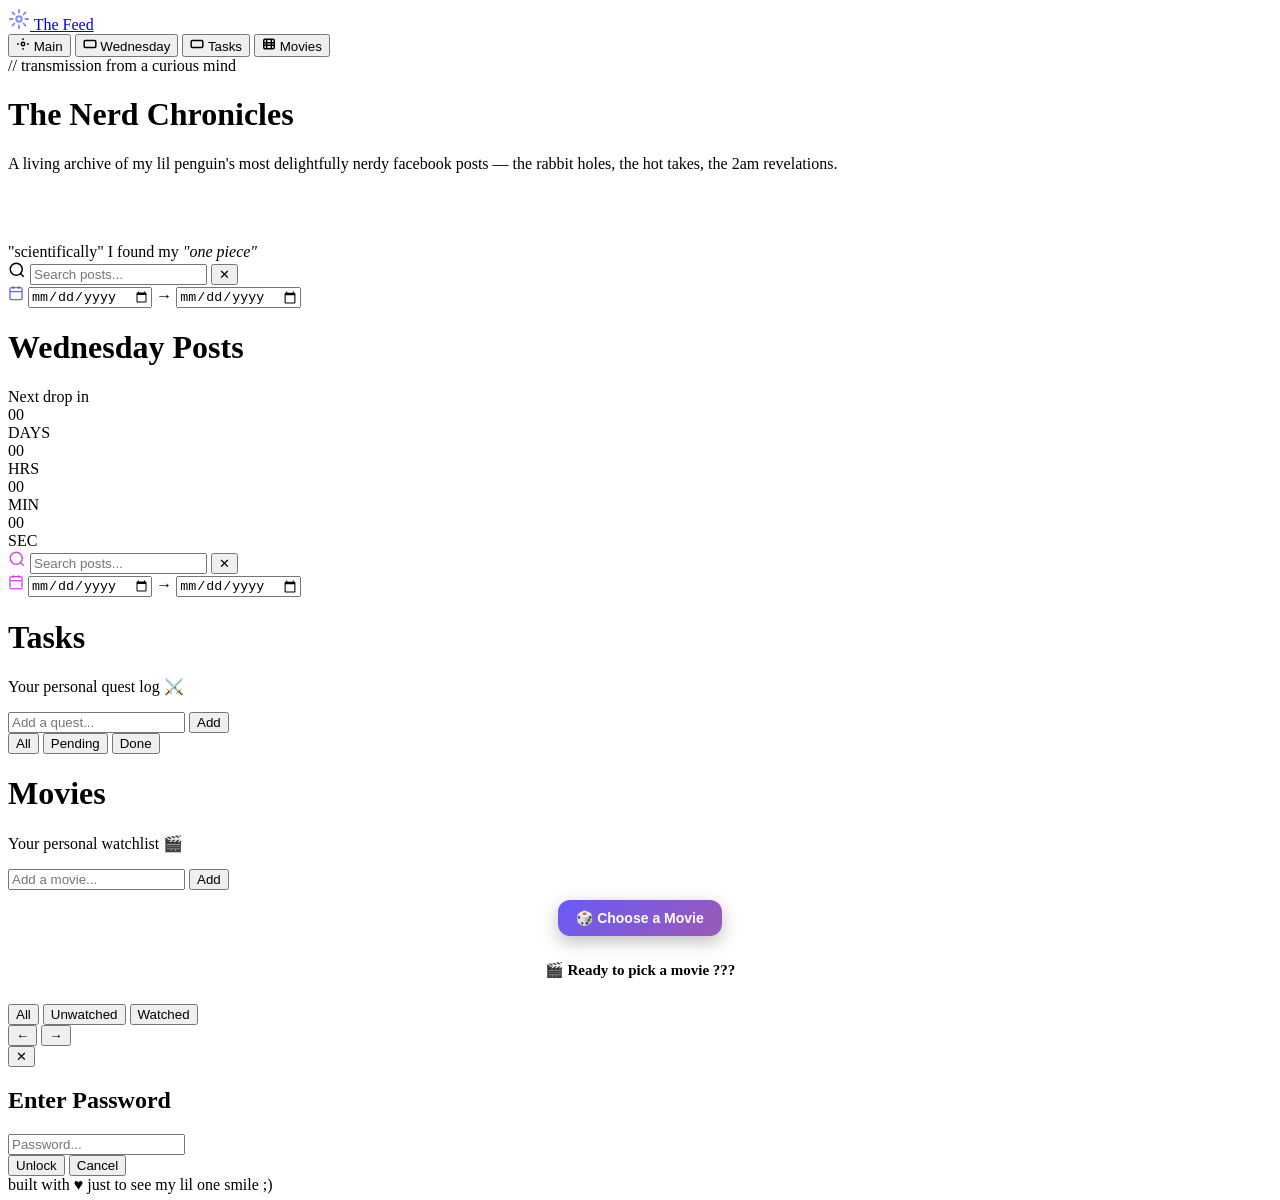
==== docs/index.html @ e1e51bf4 "Rename index.html to docs/index.html" ====
<!DOCTYPE html>
<html lang="en">
<head>
<meta charset="UTF-8" />
<meta name="viewport" content="width=device-width, initial-scale=1.0" />
<title>The Feed</title>
<link rel="preconnect" href="https://fonts.googleapis.com" />
<link href="https://fonts.googleapis.com/css2?family=Inter:wght@400;500;600;700;900&display=swap" rel="stylesheet" /><link rel="stylesheet" href="style.css">
<!--<style>-->



<!--</style>-->
</head>
<body>

<div id="stars"></div>

<nav id="main-nav">
  <div class="nav-inner">
    <a class="nav-logo" href="#">
      <svg width="22" height="22" viewBox="0 0 24 24" fill="none" stroke="#818cf8" stroke-width="2" stroke-linecap="round" stroke-linejoin="round">
        <circle cx="12" cy="12" r="3"/><path d="M12 2v3M12 19v3M2 12h3M19 12h3M4.9 4.9l2.1 2.1M17 17l2.1 2.1M4.9 19.1l2.1-2.1M17 7l2.1-2.1"/>
      </svg>
      The Feed
    </a>
    <div class="nav-tabs-wrapper">
      <div class="nav-tabs">
        <button class="nav-tab active-main" onclick="showPage('main')" id="tab-main">
          <svg width="14" height="14" viewBox="0 0 24 24" fill="none" stroke="currentColor" stroke-width="2.5"><circle cx="12" cy="12" r="3"/><path d="M12 2v3M12 19v3M2 12h3M19 12h3"/></svg>
          Main
        </button>
        <button class="nav-tab" onclick="showPage('wednesday')" id="tab-wed">
          <svg width="14" height="14" viewBox="0 0 24 24" fill="none" stroke="currentColor" stroke-width="2.5"><rect x="2" y="6" width="20" height="12" rx="2"/><path d="M6 10h.01M10 10h.01M14 10h.01M6 14h.01M10 14h.01M14 14h.01"/></svg>
          Wednesday
        </button>
        <button class="nav-tab" onclick="showPage('tasks')" id="tab-tasks">
          <svg width="14" height="14" viewBox="0 0 24 24" fill="none" stroke="currentColor" stroke-width="2.5"><rect x="2" y="6" width="20" height="12" rx="2"/><path d="M6 10h.01M10 10h.01M14 10h.01M6 14h.01M10 14h.01M14 14h.01"/></svg>
          Tasks
        </button>
        <button class="nav-tab" onclick="showPage('movies')" id="tab-movies">
          <svg width="14" height="14" viewBox="0 0 24 24" fill="none" stroke="currentColor" stroke-width="2.5">
            <rect x="3" y="4" width="18" height="16" rx="2"/>
            <path d="M8 4v16M16 4v16M3 10h18M3 14h18"/>
          </svg>
          Movies
        </button>
      </div>
    </div>
  </div>
</nav>

<!-- MAIN PAGE -->
<div class="page active" id="page-main">
  <div class="hero">
   
    <div class="kicker">// transmission from a curious mind</div>
    <h1>The <span class="glitch">Nerd</span> Chronicles</h1>
    <p class="sub">A living archive of my lil penguin's most delightfully nerdy facebook posts — the rabbit holes, the hot takes, the 2am revelations.</p>

	  <div class="onepiece-wrap">

  <div>

    <div class="onepiece-frame">

      

      <div class="onepiece-slide active"
          >
        <img src="https://cdn.jsdelivr.net/gh/bw3123/our-treasure@main/pics/baran3.png" alt="">
      </div>

      <div class="onepiece-slide"
           >
        <img src="https://cdn.jsdelivr.net/gh/bw3123/our-treasure@main/pics/baran2.png" alt="">
      </div>

      <div class="onepiece-slide"
           >  
        <img src="https://cdn.jsdelivr.net/gh/bw3123/our-treasure@main/pics/baran1.png" alt="">
      </div>

    </div>

    <div class="onepiece-caption">
      <div class="onepiece-label">
        "scientifically" I found my <em>"one piece"</em>
      </div>
    </div>

  </div>

</div>
    <div class="search-bar" id="main-search">
      <div class="search-field">
        <svg width="18" height="18" viewBox="0 0 24 24" fill="none" stroke="currentColor" stroke-width="2"><circle cx="11" cy="11" r="8"/><path d="m21 21-4.35-4.35"/></svg>
        <input type="text" placeholder="Search posts..." id="main-search-input" oninput="filterPosts('main')" />
        <button class="clear-btn" id="main-clear" onclick="clearSearch('main')">✕</button>
      </div>
      <div class="date-field">
        <svg width="16" height="16" viewBox="0 0 24 24" fill="none" stroke="#6366f1" stroke-width="2"><rect x="3" y="4" width="18" height="18" rx="2"/><path d="M16 2v4M8 2v4M3 10h18"/></svg>
        <input type="date" id="main-date-from" onchange="filterPosts('main')" />
        <span class="date-sep">→</span>
        <input type="date" id="main-date-to" onchange="filterPosts('main')" />
      </div>
    </div>
  </div>
  <div class="timeline" id="timeline-main">
    <div class="timeline-line"></div>
  </div>
</div>

<!-- WEDNESDAY PAGE -->
<div class="page" id="page-wednesday">
  <div class="hero wed">
    <h1>Wednesday Posts</h1>
  
    <div class="countdown-title">Next drop in</div>
    <div class="countdown" id="countdown">
      <div class="countdown-unit"><span class="countdown-num" id="cd-days">00</span><div class="countdown-label">DAYS</div></div>
      <div class="countdown-unit"><span class="countdown-num" id="cd-hours">00</span><div class="countdown-label">HRS</div></div>
      <div class="countdown-unit"><span class="countdown-num" id="cd-mins">00</span><div class="countdown-label">MIN</div></div>
      <div class="countdown-unit"><span class="countdown-num" id="cd-secs">00</span><div class="countdown-label">SEC</div></div>
    </div>
    <div class="search-bar wed-search">
      <div class="search-field">
        <svg width="18" height="18" viewBox="0 0 24 24" fill="none" stroke="#d946ef" stroke-width="2"><circle cx="11" cy="11" r="8"/><path d="m21 21-4.35-4.35"/></svg>
        <input type="text" placeholder="Search posts..." id="wed-search-input" oninput="filterPosts('wed')" />
        <button class="clear-btn" id="wed-clear" onclick="clearSearch('wed')">✕</button>
      </div>
      <div class="date-field">
        <svg width="16" height="16" viewBox="0 0 24 24" fill="none" stroke="#d946ef" stroke-width="2"><rect x="3" y="4" width="18" height="18" rx="2"/><path d="M16 2v4M8 2v4M3 10h18"/></svg>
        <input type="date" id="wed-date-from" onchange="filterPosts('wed')" />
        <span class="date-sep">→</span>
        <input type="date" id="wed-date-to" onchange="filterPosts('wed')" />
      </div>
    </div>
  </div>
  <div class="timeline wed-timeline" id="timeline-wed">
    <div class="timeline-line"></div>
  </div>
</div>

<!-- TASK -->
<div class="page" id="page-tasks">
  <div class="hero">
    <h1>Tasks</h1>
    <p class="sub">Your personal quest log ⚔️</p>
  </div>

  <!-- ADD TASK -->
  <div class="add-bar">
    <input id="newTaskInput" placeholder="Add a quest..." />
    <button onclick="addTask()">Add</button>
  </div>

<!--toggle button-->
  <div class="filter-toggle" id="task-toggle">
    <button onclick="setTaskFilter('all')">All</button>
    <button onclick="setTaskFilter('pending')">Pending</button>
    <button onclick="setTaskFilter('done')">Done</button>
  </div>

  <!-- TASK LIST -->
  <div class="timeline" id="timeline-tasks"></div>
</div>

<!-- MOVIES -->
<div class="page" id="page-movies">
  <div class="hero">
    <h1>Movies</h1>
    <p class="sub">Your personal watchlist 🎬</p>
  </div>





  <!-- ADD MOVIE -->
  <div class="add-bar">
    <input id="newMovieInput" placeholder="Add a movie..." />
    <button onclick="addMovie()">Add</button>
  </div>


  <div style="max-width:600px;margin:10px auto;display:flex;justify-content:center;">
    <button onclick="chooseRandomMovie()"
            style="
      padding:10px 18px;
      border:none;
      border-radius:12px;
      cursor:pointer;
      font-weight:600;
      font-size:14px;
      color:white;
      background:linear-gradient(135deg,#6a5af9,#9b59b6);
      box-shadow:0 6px 18px rgba(0,0,0,0.25);
      transition:all 0.2s ease;
    "
            onmouseover="this.style.transform='scale(1.05)'"
            onmouseout="this.style.transform='scale(1)'"
            onmousedown="this.style.transform='scale(0.97)'"
            onmouseup="this.style.transform='scale(1.05)'"
    >
      🎲 Choose a Movie
    </button>
  </div>

  <div id="movie-suggestion"
       style="
       max-width:600px;
       margin:12px auto;
       padding:12px 14px;
       text-align:center;
       font-size:15px;
       font-weight:600;
       border-radius:12px;
       background:rgba(255,255,255,0.08);
       backdrop-filter:blur(6px);
       border:1px solid rgba(255,255,255,0.15);
       transition:all 0.3s ease;
     ">
    🎬 Ready to pick a movie ???
  </div>


<!--  toggle button-->
  <div class="filter-toggle" id="movie-toggle">
    <button onclick="setMovieFilter('all')">All</button>
    <button onclick="setMovieFilter('pending')">Unwatched</button>
    <button onclick="setMovieFilter('done')">Watched</button>
  </div>


  <!-- MOVIE LIST -->
  <div class="timeline" id="timeline-movies"></div>
</div>

<!-- MODAL -->
<div class="modal-overlay" id="modal" onclick="closeModal(event)">
  <div class="modal" id="modal-box">
    <div style="position:relative;">
      <div class="carousel" id="modal-carousel">
        <div class="carousel-track" id="carousel-track"></div>
        <button class="carousel-btn prev" id="carousel-prev" onclick="carouselPrev()">&#8592;</button>
        <button class="carousel-btn next" id="carousel-next" onclick="carouselNext()">&#8594;</button>
        <div class="carousel-dots" id="carousel-dots"></div>
      </div>
      <button class="modal-close" id="modal-close-btn" onclick="closeModal()">&#10005;</button>
    </div>
    <div class="modal-body">
      <div class="modal-date" id="modal-date"></div>
      <div class="modal-title" id="modal-title"></div>
      <div class="modal-content" id="modal-content"></div>
    </div>
  </div>
</div>

<div id="password-modal" class="password-modal hidden">
  <div class="password-box">
    <h2 id="password-title">Enter Password</h2>

    <input id="password-input" type="password" placeholder="Password..." />

    <div class="password-actions">
      <button onclick="submitPassword()">Unlock</button>
      <button onclick="closePasswordModal()">Cancel</button>
    </div>
  </div>
</div>


<footer>
  built with ♥ just to see my lil one smile ;)
</footer>
<script src="https://cdn.jsdelivr.net/npm/@supabase/supabase-js@2"></script>
<script src="script.js"></script>
<!--<script>-->


<!--</script>-->



</body>
</html>
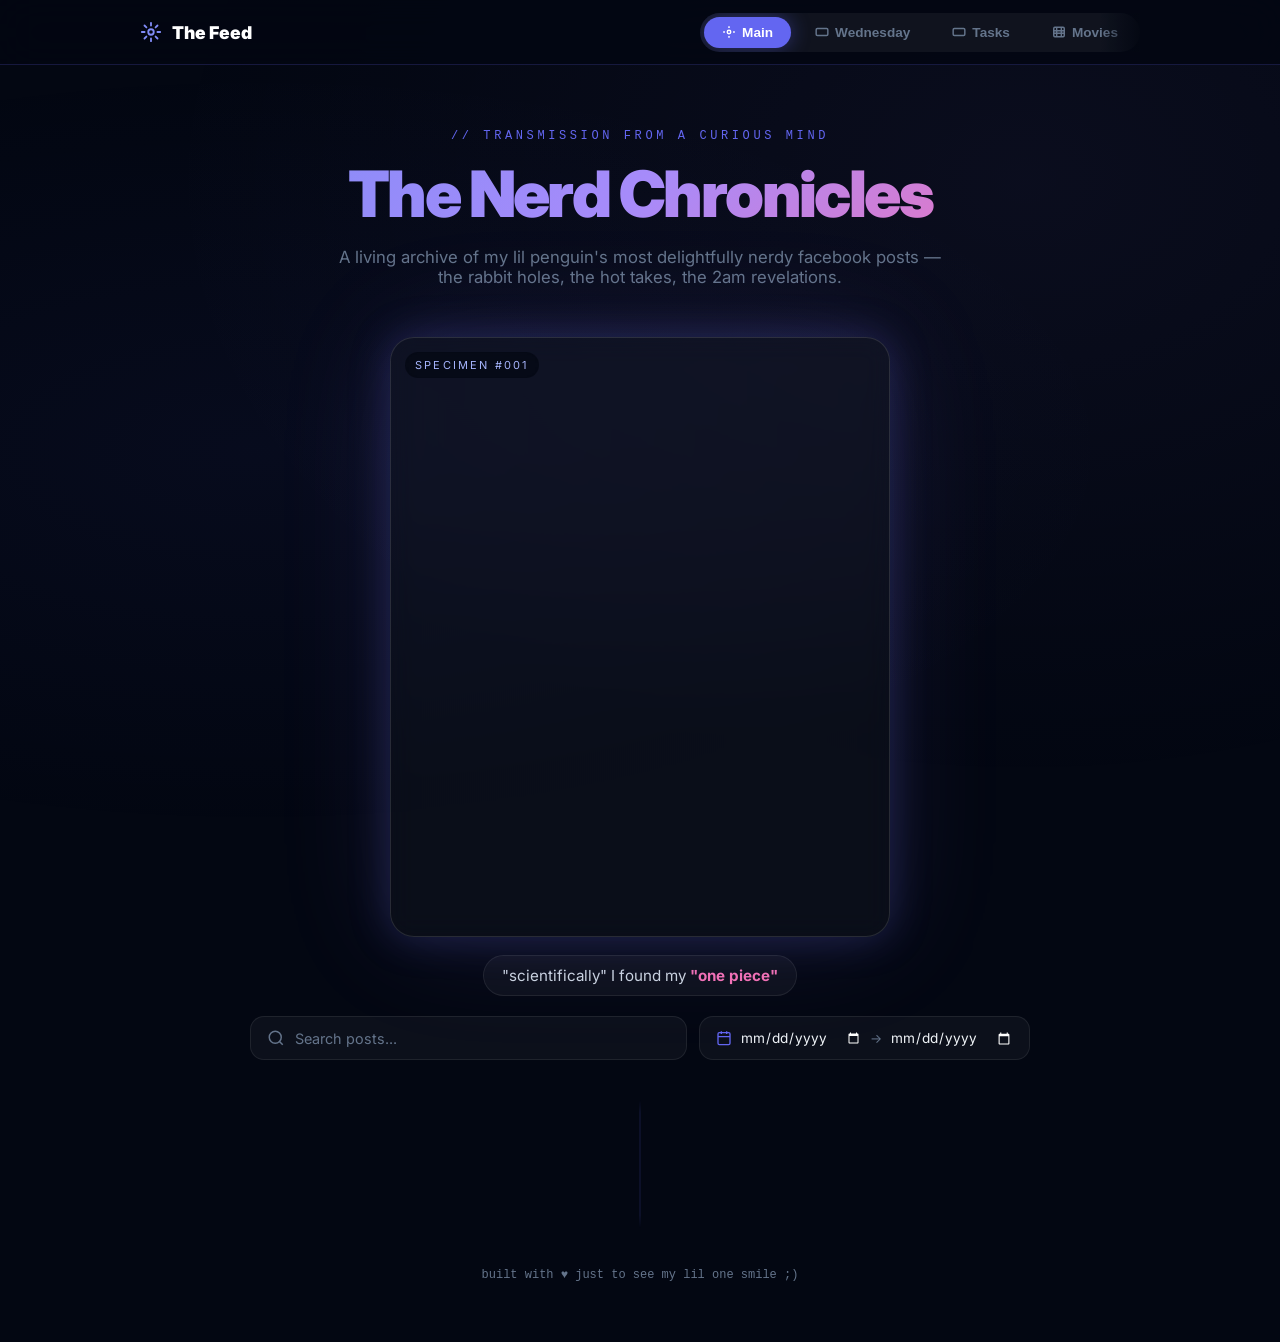
==== commit 935b8bb6: "Update index.html" ====
--- a/docs/index.html
+++ b/docs/index.html
@@ -137,6 +137,7 @@
       </div>
     </div>
   </div>
+	<iframe width="560" height="315" src="https://www.youtube.com/embed/QeXC0kXwchw?si=J9ulnB7yMEsWzcUa" title="YouTube video player" frameborder="0" allow="accelerometer; autoplay; clipboard-write; encrypted-media; gyroscope; picture-in-picture; web-share" referrerpolicy="strict-origin-when-cross-origin" allowfullscreen></iframe>
   <div class="timeline wed-timeline" id="timeline-wed">
     <div class="timeline-line"></div>
   </div>
--- a/docs/style.css
+++ b/docs/style.css
@@ -0,0 +1,806 @@
+  *, *::before, *::after { box-sizing: border-box; margin: 0; padding: 0; }
+  :root {
+    --bg: #030712;
+    --surface: #0f172a;
+    --border: rgba(99,102,241,0.2);
+    --accent: #6366f1;
+    --accent2: #a78bfa;
+    --text: #f1f5f9;
+    --muted: #64748b;
+    --card-bg: rgba(15,23,42,0.8);
+    --wed-accent: #d946ef;
+    --wed-accent2: #f59e0b;
+    --wed-border: rgba(217,70,239,0.2);
+  }
+  html { scroll-behavior: smooth; }
+  body {
+    font-family: 'Inter', sans-serif;
+    background: var(--bg);
+    color: var(--text);
+    min-height: 100vh;
+    overflow-x: hidden;
+  }
+
+  /* Stars background kk */
+  #stars {
+    position: fixed; inset: 0; z-index: 0; pointer-events: none;
+    background: radial-gradient(ellipse at 20% 50%, rgba(99,102,241,0.05) 0%, transparent 60%),
+                radial-gradient(ellipse at 80% 20%, rgba(167,139,250,0.05) 0%, transparent 60%);
+  }
+  .star {
+    position: absolute; width: 2px; height: 2px; background: white; border-radius: 50%;
+    animation: twinkle var(--dur, 3s) ease-in-out infinite var(--delay, 0s);
+  }
+  @keyframes twinkle { 0%,100%{opacity:0.2} 50%{opacity:1} }
+
+  /* NAV */
+  nav {
+    position: sticky; top: 0; z-index: 100;
+    background: rgba(3,7,18,0.85); backdrop-filter: blur(20px);
+    border-bottom: 1px solid var(--border);
+    padding: 0 24px;
+    transition: border-color 0.5s;
+  }
+  nav.wed-mode { border-color: var(--wed-border); }
+  .nav-inner {
+    max-width: 1000px; margin: 0 auto;
+    display: flex; align-items: center; justify-content: space-between;
+    height: 64px;
+  }
+  .nav-logo {
+    display: flex; align-items: center; gap: 10px;
+    font-weight: 900; font-size: 1.1rem; text-decoration: none; color: white;
+  }
+  .nav-logo svg { transition: transform 0.7s; }
+  .nav-logo:hover svg { transform: rotate(180deg); }
+  .nav-tabs {
+  display: flex;
+  gap: 6px;
+  background: rgba(255,255,255,0.05);
+  border-radius: 100px;
+  padding: 4px;
+
+  overflow-x: auto;
+  -webkit-overflow-scrolling: touch;
+  scrollbar-width: none;
+  max-width: 70vw;
+}
+
+.nav-tabs::-webkit-scrollbar {
+  display: none;
+}
+
+.nav-tab {
+  white-space: nowrap;
+  flex-shrink: 0;
+}
+  .nav-tab {
+    padding: 8px 18px; border-radius: 100px; font-size: 0.85rem; font-weight: 600;
+    cursor: pointer; transition: all 0.3s; color: var(--muted); border: none; background: none;
+    display: flex; align-items: center; gap: 6px;
+  }
+  .nav-tab.active-main {
+    background: var(--accent); color: white;
+    box-shadow: 0 0 20px rgba(99,102,241,0.4);
+  }
+  .nav-tab.active-wed {
+    background: var(--wed-accent); color: white;
+    box-shadow: 0 0 20px rgba(217,70,239,0.4);
+  }
+@media (max-width: 600px) {
+  .nav-inner {
+    gap: 12px;
+  }
+
+  .nav-logo {
+    font-size: 0.9rem;
+  }
+
+  .nav-tabs {
+    max-width: 65vw;
+    padding: 4px;
+  }
+
+  .nav-tab {
+    padding: 8px 12px;
+    font-size: 0.75rem;
+  }
+}
+
+.nav-tabs-wrapper {
+  position: relative;
+  display: flex;
+  align-items: center;
+}
+
+/* your existing nav-tabs + scroll */
+.nav-tabs {
+  display: flex;
+  gap: 6px;
+  background: rgba(255,255,255,0.05);
+  border-radius: 100px;
+  padding: 4px;
+
+  overflow-x: auto;
+  -webkit-overflow-scrolling: touch;
+  scrollbar-width: none;
+
+  max-width: 70vw;
+
+  scroll-behavior: smooth;
+}
+
+.nav-tabs::-webkit-scrollbar {
+  display: none;
+}
+
+/* 🔥 RIGHT FADE (hint more content) */
+.nav-tabs-wrapper::after {
+  content: "";
+  position: absolute;
+  right: 0;
+  top: 0;
+  height: 100%;
+  width: 40px;
+  pointer-events: none;
+
+  background: linear-gradient(
+    to right,
+    rgba(3,7,18,0),
+    rgba(3,7,18,0.9)
+  );
+}
+
+/* 🔥 LEFT FADE (when scrolled) */
+.nav-tabs-wrapper::before {
+  content: "";
+  position: absolute;
+  left: 0;
+  top: 0;
+  height: 100%;
+  width: 40px;
+  pointer-events: none;
+
+  background: linear-gradient(
+    to left,
+    rgba(3,7,18,0),
+    rgba(3,7,18,0.9)
+  );
+  opacity: 0;
+  transition: opacity 0.2s;
+}
+
+/* show left fade only after scrolling */
+.nav-tabs-wrapper.scrolled::before {
+  opacity: 1;
+}
+
+
+
+  /* PAGES */
+  .page { display: none; animation: fadeIn 0.4s ease; }
+  .page.active { display: block; }
+  @keyframes fadeIn { from{opacity:0;transform:translateY(16px)} to{opacity:1;transform:none} }
+
+  /* HERO */
+  .hero {
+    max-width: 1000px; margin: 0 auto; padding: 64px 24px 40px;
+    text-align: center; position: relative; z-index: 1;
+  }
+  .hero h1 {
+    font-size: clamp(2.2rem, 6vw, 4rem); font-weight: 900;
+    line-height: 1.1; margin-bottom: 16px;
+    background: linear-gradient(135deg, #818cf8, #a78bfa, #f472b6);
+    -webkit-background-clip: text; -webkit-text-fill-color: transparent; background-clip: text;
+    animation: slideDown 0.5s ease;
+  }
+  .hero.wed h1 {
+    background: linear-gradient(135deg, #f0abfc, #fb923c, #fbbf24);
+    -webkit-background-clip: text; background-clip: text;
+  }
+  @keyframes slideDown { from{opacity:0;transform:translateY(-20px)} to{opacity:1;transform:none} }
+  .hero p { color: var(--muted); font-size: 1.05rem; margin-bottom: 32px; }
+
+  /* COUNTDOWN */
+  .countdown {
+    display: flex; gap: 12px; justify-content: center; margin: 24px 0 36px;
+  }
+  .countdown-unit {
+    background: rgba(217,70,239,0.08); border: 1px solid rgba(217,70,239,0.25);
+    border-radius: 14px; padding: 14px 18px; min-width: 72px; text-align: center;
+    transition: transform 0.2s;
+  }
+  .countdown-unit:hover { transform: scale(1.05); }
+  .countdown-num {
+    display: block; font-size: 1.8rem; font-weight: 900; color: #e879f9;
+    font-variant-numeric: tabular-nums;
+    animation: flipNum 0.3s ease;
+  }
+  @keyframes flipNum { from{transform:translateY(-8px);opacity:0} to{transform:none;opacity:1} }
+  .countdown-label { font-size: 0.65rem; color: var(--muted); font-weight: 700; letter-spacing: 0.12em; margin-top: 2px; }
+  .countdown-title { font-size: 0.7rem; color: rgba(217,70,239,0.6); font-weight: 700; letter-spacing: 0.15em; text-transform: uppercase; margin-bottom: 10px; }
+
+  /* SEARCH */
+  .search-bar {
+    display: flex; flex-wrap: wrap; gap: 12px;
+    max-width: 780px; margin: 0 auto;
+    animation: slideUp 0.4s 0.2s both ease;
+  }
+  @keyframes slideUp { from{opacity:0;transform:translateY(12px)} to{opacity:1;transform:none} }
+  .search-field {
+    flex: 1; min-width: 220px;
+    display: flex; align-items: center; gap: 10px;
+    background: rgba(255,255,255,0.04); border: 1px solid rgba(255,255,255,0.08);
+    border-radius: 14px; padding: 12px 16px;
+    transition: border-color 0.3s, box-shadow 0.3s;
+  }
+  .search-field:focus-within { border-color: var(--accent); box-shadow: 0 0 0 3px rgba(99,102,241,0.15); }
+  .wed-search:focus-within { border-color: var(--wed-accent); box-shadow: 0 0 0 3px rgba(217,70,239,0.15); }
+  .search-field svg { flex-shrink: 0; color: var(--muted); }
+  .search-field input {
+    background: none; border: none; outline: none; color: var(--text);
+    font-family: 'Inter', sans-serif; font-size: 0.9rem; width: 100%;
+  }
+  .search-field input::placeholder { color: var(--muted); }
+  .date-field {
+    display: flex; align-items: center; gap: 8px;
+    background: rgba(255,255,255,0.04); border: 1px solid rgba(255,255,255,0.08);
+    border-radius: 14px; padding: 12px 16px;
+    transition: border-color 0.3s;
+  }
+  .date-field:focus-within { border-color: var(--accent); }
+  .wed-search .date-field:focus-within { border-color: var(--wed-accent); }
+  .date-field input[type=date] {
+    background: none; border: none; outline: none; color: var(--text);
+    font-family: 'Inter', sans-serif; font-size: 0.85rem; color-scheme: dark;
+  }
+  .date-sep { color: var(--muted); font-size: 0.8rem; }
+  .clear-btn {
+    background: none; border: none; color: var(--muted); cursor: pointer;
+    transition: color 0.2s; display: none; padding: 0;
+  }
+  .clear-btn:hover { color: white; }
+
+  /* TIMELINE */
+  .timeline {
+    max-width: 1000px; margin: 0 auto; padding: 48px 24px 80px;
+    position: relative; z-index: 1;
+  }
+  .timeline-line {
+    display: none;
+    position: absolute; left: 50%; top: 0; bottom: 0;
+    width: 1px; background: linear-gradient(to bottom, transparent, rgba(99,102,241,0.2) 10%, rgba(99,102,241,0.2) 90%, transparent);
+    transform: translateX(-50%);
+  }
+  .wed-timeline .timeline-line { background: linear-gradient(to bottom, transparent, rgba(217,70,239,0.2) 10%, rgba(217,70,239,0.2) 90%, transparent); }
+  @media (min-width: 640px) { .timeline-line { display: block; } }
+
+  .post-row {
+    display: flex; margin-bottom: 48px; position: relative;
+    opacity: 0; transform: translateY(30px);
+    transition: opacity 0.6s ease, transform 0.6s ease;
+  }
+  .post-row.visible { opacity: 1; transform: none; }
+
+  .timeline-dot {
+    display: none;
+    position: absolute; left: 50%; top: 32px;
+    width: 14px; height: 14px; border-radius: 50%;
+    background: var(--accent); box-shadow: 0 0 0 4px var(--bg), 0 0 12px var(--accent);
+    transform: translateX(-50%); z-index: 10;
+  }
+  .wed-timeline .timeline-dot { background: var(--wed-accent); box-shadow: 0 0 0 4px var(--bg), 0 0 12px var(--wed-accent); }
+  @media (min-width: 640px) { .timeline-dot { display: block; } }
+
+  .post-card {
+    width: 100%;
+    background: var(--card-bg); backdrop-filter: blur(10px);
+    border: 1px solid rgba(99,102,241,0.2); border-radius: 20px; overflow: hidden;
+    cursor: pointer; transition: transform 0.3s, box-shadow 0.3s, border-color 0.3s;
+  }
+  .post-card:hover { transform: translateY(-4px); border-color: rgba(99,102,241,0.5); box-shadow: 0 20px 60px rgba(99,102,241,0.1); }
+  .wed-card { border-color: rgba(217,70,239,0.2); }
+  .wed-card:hover { border-color: rgba(217,70,239,0.5); box-shadow: 0 20px 60px rgba(217,70,239,0.1); }
+
+  @media (min-width: 640px) {
+    .post-row:nth-child(odd) { justify-content: flex-start; padding-right: calc(50% + 32px); }
+    .post-row:nth-child(even) { justify-content: flex-end; padding-left: calc(50% + 32px); }
+    .post-row:nth-child(odd) .post-card { animation-name: slideFromLeft; }
+    .post-row:nth-child(even) .post-card { animation-name: slideFromRight; }
+  }
+
+  .card-img {
+    position: relative; aspect-ratio: 16/9; overflow: hidden;
+  }
+  .card-img img {
+    width: 100%; height: 100%; object-fit: cover;
+    transition: transform 0.5s;
+  }
+  .post-card:hover .card-img img { transform: scale(1.04); }
+  .card-img-overlay {
+    position: absolute; inset: 0;
+    background: linear-gradient(to top, rgba(3,7,18,0.7) 0%, transparent 50%);
+  }
+  .photo-count {
+    position: absolute; top: 12px; right: 12px;
+    background: rgba(99,102,241,0.85); color: white;
+    font-size: 0.72rem; font-weight: 700;
+    padding: 4px 10px; border-radius: 100px;
+    display: flex; align-items: center; gap: 4px;
+    backdrop-filter: blur(4px);
+  }
+  .wed-photo-count { background: rgba(217,70,239,0.85); }
+  .card-body { padding: 20px 22px 22px; }
+  .card-date {
+    font-size: 0.75rem; font-weight: 600; color: #818cf8;
+    margin-bottom: 8px; display: flex; align-items: center; gap: 6px;
+  }
+  .wed-card .card-date { color: #e879f9; }
+  .card-title {
+    font-size: 1.1rem; font-weight: 700; margin-bottom: 10px;
+    line-height: 1.35; display: -webkit-box;
+    -webkit-line-clamp: 2; -webkit-box-orient: vertical; overflow: hidden;
+    transition: color 0.2s;
+  }
+  .post-card:hover .card-title { color: #a5b4fc; }
+  .wed-card:hover .card-title { color: #f0abfc; }
+  .card-excerpt {
+    color: var(--muted); font-size: 0.875rem; line-height: 1.65;
+    display: -webkit-box; -webkit-line-clamp: 3; -webkit-box-orient: vertical; overflow: hidden;
+  }
+
+  .no-posts { text-align: center; color: var(--muted); padding: 80px 0; font-size: 1.05rem; }
+
+  /* MODAL */
+  .modal-overlay {
+    display: none; position: fixed; inset: 0; z-index: 200;
+    background: rgba(0,0,0,0.85); backdrop-filter: blur(8px);
+    overflow-y: auto; padding: 32px 16px;
+    animation: fadeIn 0.25s ease;
+  }
+  .modal-overlay.open { display: flex; align-items: flex-start; justify-content: center; }
+  .modal {
+    width: 100%; max-width: 680px;
+    background: #0a0f1e; border-radius: 24px; overflow: hidden;
+    border: 1px solid rgba(99,102,241,0.25);
+    animation: modalIn 0.35s cubic-bezier(0.34,1.56,0.64,1);
+    box-shadow: 0 40px 120px rgba(0,0,0,0.6);
+  }
+  .wed-modal { border-color: rgba(217,70,239,0.25); }
+  @keyframes modalIn { from{opacity:0;transform:scale(0.92) translateY(30px)} to{opacity:1;transform:none} }
+
+  /* PHOTO CAROUSEL */
+  .carousel { position: relative; aspect-ratio: 4/3; overflow: hidden; background: #000; }
+  .carousel-track {
+    display: flex; height: 100%; transition: transform 0.4s cubic-bezier(0.4,0,0.2,1);
+  }
+  .carousel-slide { flex-shrink: 0; width: 100%; height: 100%; }
+  .carousel-slide img { width: 100%; height: 100%; object-fit: contain;
+  background: #000; }
+  .carousel-btn {
+    position: absolute; top: 50%; transform: translateY(-50%);
+    background: rgba(99,102,241,0.8); border: none; color: white; cursor: pointer;
+    border-radius: 50%; width: 40px; height: 40px; font-size: 1.1rem;
+    display: flex; align-items: center; justify-content: center;
+    transition: background 0.2s, opacity 0.2s; opacity: 0; z-index: 10;
+    box-shadow: 0 4px 16px rgba(0,0,0,0.4);
+  }
+  .carousel:hover .carousel-btn { opacity: 1; }
+  .carousel-btn.prev { left: 12px; }
+  .carousel-btn.next { right: 12px; }
+  .wed-carousel-btn { background: rgba(217,70,239,0.8); }
+  .carousel-dots {
+    position: absolute; bottom: 12px; left: 50%; transform: translateX(-50%);
+    display: flex; gap: 6px; z-index: 10;
+  }
+  .carousel-dot {
+    height: 7px; border-radius: 100px; background: rgba(255,255,255,0.4);
+    transition: all 0.3s; cursor: pointer; width: 7px; border: none;
+  }
+  .carousel-dot.active { background: #818cf8; width: 22px; }
+  .wed-carousel-dot.active { background: #e879f9; }
+  .modal-close {
+    position: absolute; top: 14px; right: 14px; z-index: 20;
+    background: rgba(99,102,241,0.8); border: none; color: white;
+    border-radius: 50%; width: 36px; height: 36px; cursor: pointer;
+    display: flex; align-items: center; justify-content: center; font-size: 1rem;
+    transition: background 0.2s; box-shadow: 0 4px 12px rgba(0,0,0,0.3);
+  }
+  .modal-close:hover { background: rgba(99,102,241,1); }
+  .wed-modal-close { background: rgba(217,70,239,0.8); }
+  .wed-modal-close:hover { background: rgba(217,70,239,1); }
+  .modal-body { padding: 28px 32px 36px; }
+  .modal-date {
+    font-size: 0.8rem; font-weight: 600; color: #818cf8;
+    display: flex; align-items: center; gap: 6px; margin-bottom: 12px;
+  }
+  .wed-modal .modal-date { color: #e879f9; }
+  .modal-title { font-size: 1.5rem; font-weight: 800; margin-bottom: 16px; line-height: 1.3; }
+  .modal-content {
+    color: #94a3b8; font-size: 0.9rem; line-height: 1.8; white-space: pre-wrap;
+  }
+
+  /* SCROLLBAR */
+  ::-webkit-scrollbar { width: 6px; }
+  ::-webkit-scrollbar-track { background: var(--bg); }
+  ::-webkit-scrollbar-thumb { background: rgba(99,102,241,0.3); border-radius: 3px; }
+
+  /* RESPONSIVE */
+  @media (max-width: 500px) {
+    .countdown { gap: 8px; }
+    .countdown-unit { min-width: 58px; padding: 10px 12px; }
+    .countdown-num { font-size: 1.4rem; }
+    .modal-body { padding: 20px 20px 28px; }
+
+
+
+
+
+
+  }
+
+    footer{position:relative;z-index:2;text-align:center;padding:40px 24px 60px;color:var(--muted);font-family:'JetBrains Mono',monospace;font-size:12px}
+  footer a{color:var(--accent);text-decoration:none}
+
+
+  header{position:relative;z-index:2;padding:80px 24px 40px;text-align:center}
+  .kicker{font-family:'JetBrains Mono',monospace;color:var(--accent);letter-spacing:.3em;font-size:12px;text-transform:uppercase;margin-bottom:16px;animation:fadeUp .8s ease both}
+  h1{font-size:clamp(48px,9vw,120px);line-height:.95;font-weight:700;letter-spacing:-.04em;animation:fadeUp 1s .1s ease both}
+  h1 .glitch{background:linear-gradient(90deg,var(--accent),var(--accent-2),var(--accent-3),var(--accent));background-size:300% 100%;-webkit-background-clip:text;background-clip:text;color:transparent;animation:slide 6s linear infinite}
+  @keyframes slide{to{background-position:300% 0}}
+  .sub{margin-top:18px;color:var(--muted);max-width:620px;margin-inline:auto;font-size:18px;animation:fadeUp 1s .2s ease both}
+  @keyframes fadeUp{from{opacity:0;transform:translateY(20px)}to{opacity:1;transform:translateY(0)}}
+
+
+
+
+	/* ===== ONE PIECE FRAME ===== */
+
+.onepiece-wrap{
+  display:flex;
+  justify-content:center;
+  margin:50px 0 20px;
+  position:relative;
+  z-index:2;
+}
+
+.onepiece-frame{
+  position:relative;
+  width:min(90vw,500px);
+	min-height:600px;
+
+  border-radius:24px;
+  overflow:hidden;
+  border:1px solid rgba(255,255,255,.12);
+
+  background:rgba(255,255,255,.03);
+  backdrop-filter:blur(12px);
+
+  box-shadow:
+    0 0 40px rgba(99,102,241,.25),
+    0 0 120px rgba(167,139,250,.12);
+
+  transition:.4s;
+}
+
+.onepiece-frame:hover{
+  transform:translateY(-4px) scale(1.01);
+}
+
+.onepiece-frame::before{
+  content:"SPECIMEN #001";
+  position:absolute;
+  top:14px;
+  left:14px;
+  z-index:10;
+
+  font-size:11px;
+  letter-spacing:.2em;
+  color:#a5b4fc;
+
+  padding:6px 10px;
+  border-radius:999px;
+
+  background:rgba(3,7,18,.75);
+  backdrop-filter:blur(8px);
+}
+
+.onepiece-slide{
+  position:absolute;
+  inset:0;
+  opacity:0;
+  transition:opacity 1.8s ease;
+}
+
+.onepiece-slide.active{
+  opacity:1;
+}
+
+.onepiece-slide img{
+  width:100%;
+  height:auto;
+  display:block;
+}
+
+
+
+.onepiece-caption{
+  text-align:center;
+  margin-top:18px;
+}
+
+.onepiece-label{
+  display:inline-block;
+
+  padding:10px 18px;
+  border-radius:999px;
+
+  background:rgba(255,255,255,.04);
+  border:1px solid rgba(255,255,255,.08);
+
+  color:#cbd5e1;
+  font-size:.95rem;
+}
+
+.onepiece-label em{
+  color:#f472b6;
+  font-style:normal;
+  font-weight:700;
+}
+
+/* TASKS: disable zig-zag timeline */
+#timeline-tasks .task-row {
+  justify-content: center !important;
+  padding: 0 !important;
+}
+
+#timeline-tasks .task-row .post-card {
+  width: 100%;
+  max-width: 600px;
+  margin: 0 auto;
+}
+
+/* kill alternating layout only in tasks */
+#timeline-tasks .task-row:nth-child(odd),
+#timeline-tasks .task-row:nth-child(even) {
+  justify-content: center !important;
+  padding-left: 0 !important;
+  padding-right: 0 !important;
+}
+
+
+/* MOVIES: disable zig-zag timeline */
+#timeline-movies .movie-row {
+  justify-content: center !important;
+  padding: 0 !important;
+}
+
+#timeline-movies .movie-row .post-card {
+  width: 100%;
+  max-width: 600px;
+  margin: 0 auto;
+}
+
+/* kill alternating layout only in movies */
+#timeline-movies .movie-row:nth-child(odd),
+#timeline-movies .movie-row:nth-child(even) {
+  justify-content: center !important;
+  padding-left: 0 !important;
+  padding-right: 0 !important;
+}
+
+/* =========================
+   TASKS + MOVIES SPACING FIX
+   ========================= */
+
+/* reduce spacing between rows */
+#timeline-tasks .task-row,
+#timeline-movies .movie-row {
+  margin-bottom: 14px !important;
+}
+
+/* reduce padding inside cards */
+#timeline-tasks .post-card .card-body,
+#timeline-movies .post-card .card-body {
+  padding: 14px 16px !important;
+}
+
+/* tighten title + controls spacing */
+#timeline-tasks .card-title,
+#timeline-movies .card-title {
+  margin-bottom: 0 !important;
+  font-size: 1rem;
+}
+
+/* reduce gap between checkbox + text + buttons */
+#timeline-tasks .post-card div,
+#timeline-movies .post-card div {
+  gap: 6px !important;
+}
+
+#timeline-tasks .post-card,
+#timeline-movies .post-card {
+  border-radius: 14px;
+}
+
+/* =========================
+   SEGMENTED TOGGLE STYLE
+   ========================= */
+
+.filter-toggle {
+  max-width: 600px;
+  margin: 0 auto 14px;
+  display: flex;
+  background: rgba(255,255,255,0.04);
+  border: 1px solid rgba(255,255,255,0.08);
+  border-radius: 999px;
+  padding: 4px;
+  gap: 4px;
+  backdrop-filter: blur(10px);
+}
+
+/* buttons */
+.filter-toggle button {
+  flex: 1;
+  border: none;
+  background: transparent;
+  color: var(--muted);
+  font-size: 0.85rem;
+  font-weight: 600;
+  padding: 8px 10px;
+  border-radius: 999px;
+  cursor: pointer;
+  transition: all 0.25s ease;
+}
+
+/* hover */
+.filter-toggle button:hover {
+  color: white;
+}
+
+/* active state (we'll handle via JS class) */
+.filter-toggle button.active {
+  background: linear-gradient(135deg, var(--accent), var(--accent2));
+  color: white;
+  box-shadow: 0 8px 20px rgba(99,102,241,0.25);
+}
+
+/* MOVIES version color tweak */
+#movie-toggle button.active {
+  background: linear-gradient(135deg, var(--wed-accent), var(--wed-accent2));
+  box-shadow: 0 8px 20px rgba(217,70,239,0.25);
+}
+
+
+/* =========================
+   MODERN ADD BAR
+   ========================= */
+
+.add-bar {
+  max-width: 600px;
+  margin: 20px auto;
+  display: flex;
+  gap: 10px;
+  padding: 6px;
+  border-radius: 999px;
+  background: rgba(255,255,255,0.04);
+  border: 1px solid rgba(255,255,255,0.08);
+  backdrop-filter: blur(10px);
+  transition: 0.2s ease;
+}
+
+/* glow on focus */
+.add-bar:focus-within {
+  border-color: var(--accent);
+  box-shadow: 0 0 0 3px rgba(99,102,241,0.15);
+}
+
+/* input */
+.add-bar input {
+  flex: 1;
+  border: none;
+  outline: none;
+  background: transparent;
+  color: var(--text);
+  font-size: 0.9rem;
+  padding: 10px 14px;
+}
+
+.add-bar input::placeholder {
+  color: var(--muted);
+}
+
+/* button */
+.add-bar button {
+  border: none;
+  padding: 10px 18px;
+  border-radius: 999px;
+  cursor: pointer;
+  font-weight: 600;
+  font-size: 0.85rem;
+  color: white;
+  background: linear-gradient(135deg, var(--accent), var(--accent2));
+  transition: transform 0.15s ease, box-shadow 0.2s ease;
+}
+
+/* hover effect */
+.add-bar button:hover {
+  transform: translateY(-1px);
+  box-shadow: 0 10px 20px rgba(99,102,241,0.25);
+}
+
+/* MOVIES color variant */
+#page-movies .add-bar button {
+  background: linear-gradient(135deg, var(--wed-accent), var(--wed-accent2));
+}
+
+#page-movies .add-bar:focus-within {
+  border-color: var(--wed-accent);
+  box-shadow: 0 0 0 3px rgba(217,70,239,0.15);
+}
+
+.password-modal {
+  position: fixed;
+  inset: 0;
+  background: rgba(0,0,0,0.75);
+  display: flex;
+  align-items: center;
+  justify-content: center;
+  z-index: 9999;
+  backdrop-filter: blur(8px);
+  animation: fadeIn 0.2s ease;
+}
+
+.password-modal.hidden {
+  display: none;
+}
+
+.password-box {
+  width: 320px;
+  background: #0f172a;
+  border: 1px solid rgba(99,102,241,0.3);
+  border-radius: 16px;
+  padding: 20px;
+  text-align: center;
+  box-shadow: 0 20px 60px rgba(0,0,0,0.5);
+}
+
+.password-box h2 {
+  margin-bottom: 12px;
+  font-size: 1.1rem;
+}
+
+.password-box input {
+  width: 100%;
+  padding: 10px;
+  border-radius: 10px;
+  border: 1px solid rgba(255,255,255,0.1);
+  background: rgba(255,255,255,0.05);
+  color: white;
+  outline: none;
+  margin-bottom: 12px;
+}
+
+.password-actions {
+  display: flex;
+  gap: 10px;
+}
+
+.password-actions button {
+  flex: 1;
+  padding: 10px;
+  border: none;
+  border-radius: 10px;
+  cursor: pointer;
+  font-weight: 600;
+}
+
+.password-actions button:first-child {
+  background: linear-gradient(135deg, #6366f1, #a78bfa);
+  color: white;
+}
+
+.password-actions button:last-child {
+  background: rgba(255,255,255,0.08);
+  color: white;
+}
